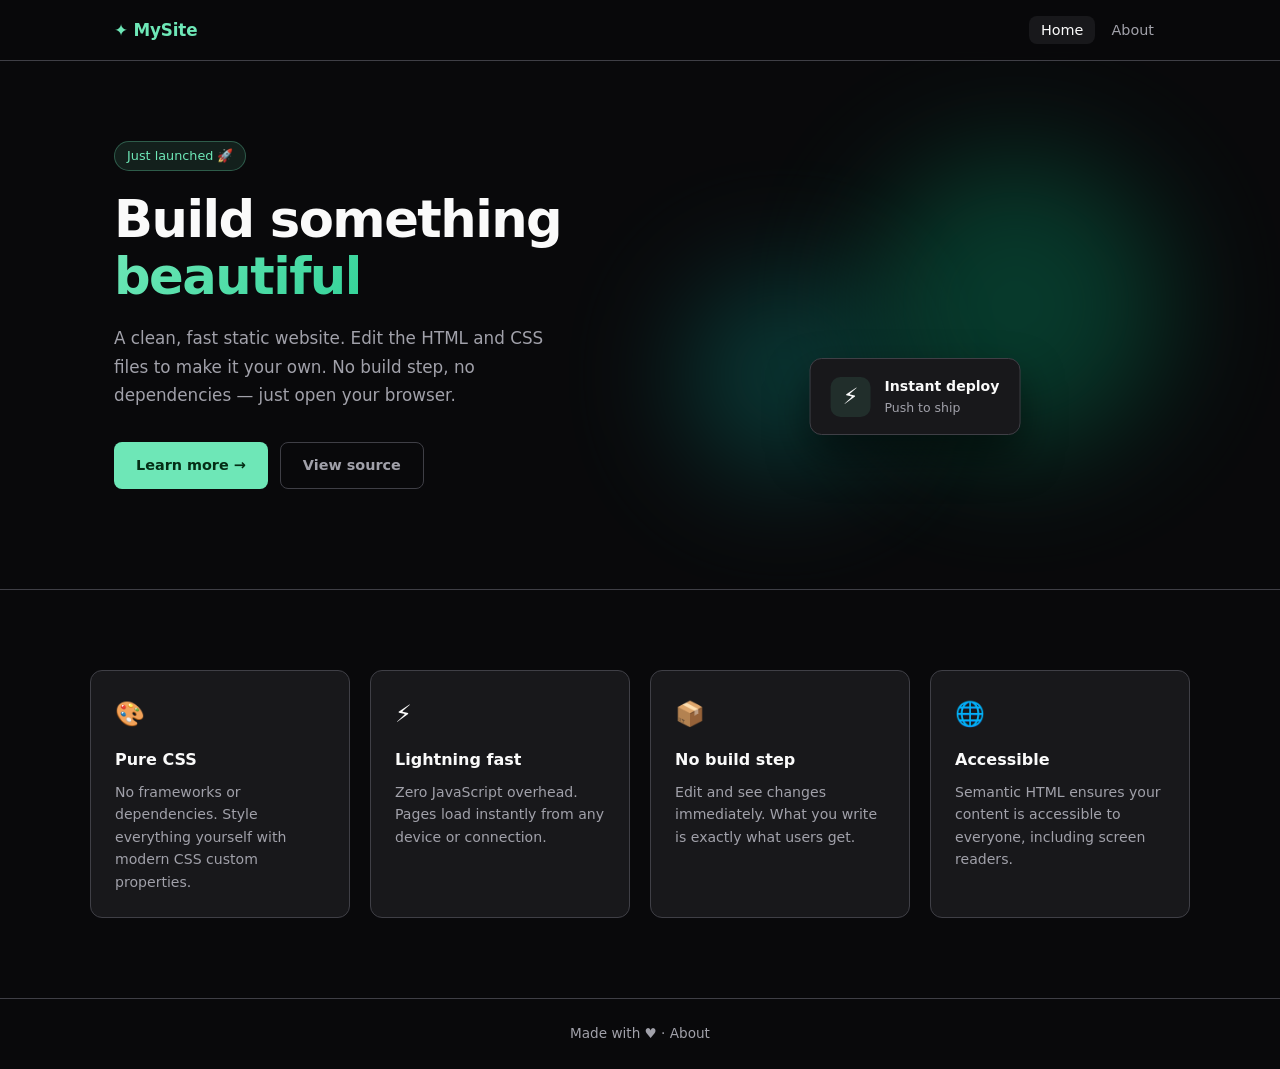
==== index.html @ d717543c "initial commit" ====
<!DOCTYPE html>
<html lang="en">
<head>
  <meta charset="UTF-8">
  <meta name="viewport" content="width=device-width, initial-scale=1.0">
  <title>My Site</title>
  <link rel="stylesheet" href="style.css">
</head>
<body>
  <header class="site-header">
    <nav class="nav">
      <span class="logo">✦ MySite</span>
      <ul class="nav-links">
        <li><a href="index.html" class="active">Home</a></li>
        <li><a href="about.html">About</a></li>
      </ul>
    </nav>
  </header>

  <main>
    <section class="hero">
      <div class="hero-content">
        <div class="badge">Just launched 🚀</div>
        <h1 class="hero-title">Build something<br><span class="highlight">beautiful</span></h1>
        <p class="hero-desc">
          A clean, fast static website. Edit the HTML and CSS files to make it your own.
          No build step, no dependencies — just open your browser.
        </p>
        <div class="hero-actions">
          <a href="about.html" class="btn btn-primary">Learn more →</a>
          <a href="https://github.com" class="btn btn-ghost">View source</a>
        </div>
      </div>
      <div class="hero-visual" aria-hidden="true">
        <div class="blob blob-1"></div>
        <div class="blob blob-2"></div>
        <div class="card-float">
          <div class="card-float-icon">⚡</div>
          <div>
            <div class="card-float-title">Instant deploy</div>
            <div class="card-float-sub">Push to ship</div>
          </div>
        </div>
      </div>
    </section>

    <section class="features">
      <div class="features-grid">
        <article class="feature-card">
          <div class="feature-icon">🎨</div>
          <h3>Pure CSS</h3>
          <p>No frameworks or dependencies. Style everything yourself with modern CSS custom properties.</p>
        </article>
        <article class="feature-card">
          <div class="feature-icon">⚡</div>
          <h3>Lightning fast</h3>
          <p>Zero JavaScript overhead. Pages load instantly from any device or connection.</p>
        </article>
        <article class="feature-card">
          <div class="feature-icon">📦</div>
          <h3>No build step</h3>
          <p>Edit and see changes immediately. What you write is exactly what users get.</p>
        </article>
        <article class="feature-card">
          <div class="feature-icon">🌐</div>
          <h3>Accessible</h3>
          <p>Semantic HTML ensures your content is accessible to everyone, including screen readers.</p>
        </article>
      </div>
    </section>
  </main>

  <footer class="site-footer">
    <p>Made with ♥ · <a href="about.html">About</a></p>
  </footer>
</body>
</html>
---- style.css ----
:root {
  --bg: #09090b;
  --surface: #18181b;
  --surface-2: #27272a;
  --border: #3f3f46;
  --text: #fafafa;
  --text-muted: #a1a1aa;
  --accent: #6ee7b7;
  --accent-dark: #059669;
  --radius: 12px;
  --radius-sm: 8px;
}

*, *::before, *::after { box-sizing: border-box; margin: 0; padding: 0; }

html { scroll-behavior: smooth; }

body {
  font-family: -apple-system, BlinkMacSystemFont, "Segoe UI", system-ui, sans-serif;
  background: var(--bg);
  color: var(--text);
  line-height: 1.6;
  min-height: 100vh;
}

/* ── Navigation ─────────────────────────────────────────────────────────── */

.site-header {
  position: sticky;
  top: 0;
  z-index: 10;
  backdrop-filter: blur(16px);
  background: rgba(9, 9, 11, 0.8);
  border-bottom: 1px solid var(--border);
}

.nav {
  max-width: 1100px;
  margin: 0 auto;
  padding: 0 24px;
  height: 60px;
  display: flex;
  align-items: center;
  justify-content: space-between;
  gap: 24px;
}

.logo {
  font-size: 1.05rem;
  font-weight: 700;
  color: var(--accent);
  letter-spacing: -0.01em;
}

.nav-links {
  display: flex;
  gap: 4px;
  list-style: none;
}

.nav-links a {
  color: var(--text-muted);
  text-decoration: none;
  font-size: 0.9rem;
  padding: 6px 12px;
  border-radius: var(--radius-sm);
  transition: color 0.15s, background 0.15s;
}

.nav-links a:hover,
.nav-links a.active {
  color: var(--text);
  background: var(--surface);
}

/* ── Hero ───────────────────────────────────────────────────────────────── */

.hero {
  max-width: 1100px;
  margin: 0 auto;
  padding: 80px 24px 100px;
  display: grid;
  grid-template-columns: 1fr 1fr;
  gap: 48px;
  align-items: center;
}

@media (max-width: 700px) {
  .hero { grid-template-columns: 1fr; padding: 48px 24px 64px; }
  .hero-visual { display: none; }
}

.badge {
  display: inline-block;
  padding: 4px 12px;
  background: rgba(110, 231, 183, 0.1);
  border: 1px solid rgba(110, 231, 183, 0.3);
  border-radius: 999px;
  font-size: 0.8rem;
  color: var(--accent);
  margin-bottom: 20px;
}

.hero-title {
  font-size: clamp(2.2rem, 5vw, 3.2rem);
  font-weight: 800;
  line-height: 1.1;
  letter-spacing: -0.03em;
  margin-bottom: 20px;
}

.highlight {
  background: linear-gradient(135deg, var(--accent), #34d399);
  -webkit-background-clip: text;
  -webkit-text-fill-color: transparent;
  background-clip: text;
}

.hero-desc {
  font-size: 1.05rem;
  color: var(--text-muted);
  line-height: 1.7;
  margin-bottom: 32px;
  max-width: 440px;
}

.hero-actions {
  display: flex;
  gap: 12px;
  flex-wrap: wrap;
}

.btn {
  display: inline-flex;
  align-items: center;
  padding: 11px 22px;
  border-radius: var(--radius-sm);
  font-size: 0.9rem;
  font-weight: 600;
  text-decoration: none;
  transition: all 0.15s;
  white-space: nowrap;
}

.btn-primary {
  background: var(--accent);
  color: #052e16;
}
.btn-primary:hover { background: #34d399; }

.btn-ghost {
  color: var(--text-muted);
  border: 1px solid var(--border);
}
.btn-ghost:hover { color: var(--text); border-color: var(--text-muted); background: var(--surface); }

/* ── Hero visual ────────────────────────────────────────────────────────── */

.hero-visual {
  position: relative;
  height: 320px;
}

.blob {
  position: absolute;
  border-radius: 50%;
  filter: blur(60px);
  opacity: 0.35;
}
.blob-1 {
  width: 300px; height: 300px;
  background: #059669;
  top: 0; right: 0;
}
.blob-2 {
  width: 200px; height: 200px;
  background: #0d9488;
  bottom: 0; left: 20px;
}

.card-float {
  position: absolute;
  bottom: 40px;
  left: 50%;
  transform: translateX(-50%);
  background: var(--surface);
  border: 1px solid var(--border);
  border-radius: var(--radius);
  padding: 16px 20px;
  display: flex;
  align-items: center;
  gap: 14px;
  min-width: 200px;
  box-shadow: 0 20px 40px rgba(0,0,0,0.5);
  animation: float 3s ease-in-out infinite;
}

@keyframes float {
  0%, 100% { transform: translateX(-50%) translateY(0); }
  50% { transform: translateX(-50%) translateY(-8px); }
}

.card-float-icon {
  font-size: 1.4rem;
  width: 40px; height: 40px;
  background: rgba(110, 231, 183, 0.1);
  border-radius: 10px;
  display: flex;
  align-items: center;
  justify-content: center;
}

.card-float-title { font-size: 0.88rem; font-weight: 600; }
.card-float-sub   { font-size: 0.78rem; color: var(--text-muted); }

/* ── Features ───────────────────────────────────────────────────────────── */

.features {
  border-top: 1px solid var(--border);
  padding: 80px 24px;
}

.features-grid {
  max-width: 1100px;
  margin: 0 auto;
  display: grid;
  grid-template-columns: repeat(auto-fit, minmax(220px, 1fr));
  gap: 20px;
}

.feature-card {
  background: var(--surface);
  border: 1px solid var(--border);
  border-radius: var(--radius);
  padding: 24px;
  transition: border-color 0.15s, transform 0.15s;
}

.feature-card:hover {
  border-color: var(--text-muted);
  transform: translateY(-2px);
}

.feature-icon {
  font-size: 1.5rem;
  margin-bottom: 14px;
}

.feature-card h3 {
  font-size: 1rem;
  font-weight: 600;
  margin-bottom: 8px;
}

.feature-card p {
  font-size: 0.88rem;
  color: var(--text-muted);
  line-height: 1.6;
}

/* ── Footer ─────────────────────────────────────────────────────────────── */

.site-footer {
  border-top: 1px solid var(--border);
  padding: 24px;
  text-align: center;
  font-size: 0.85rem;
  color: var(--text-muted);
}

.site-footer a {
  color: var(--text-muted);
  text-decoration: none;
}
.site-footer a:hover { color: var(--text); }
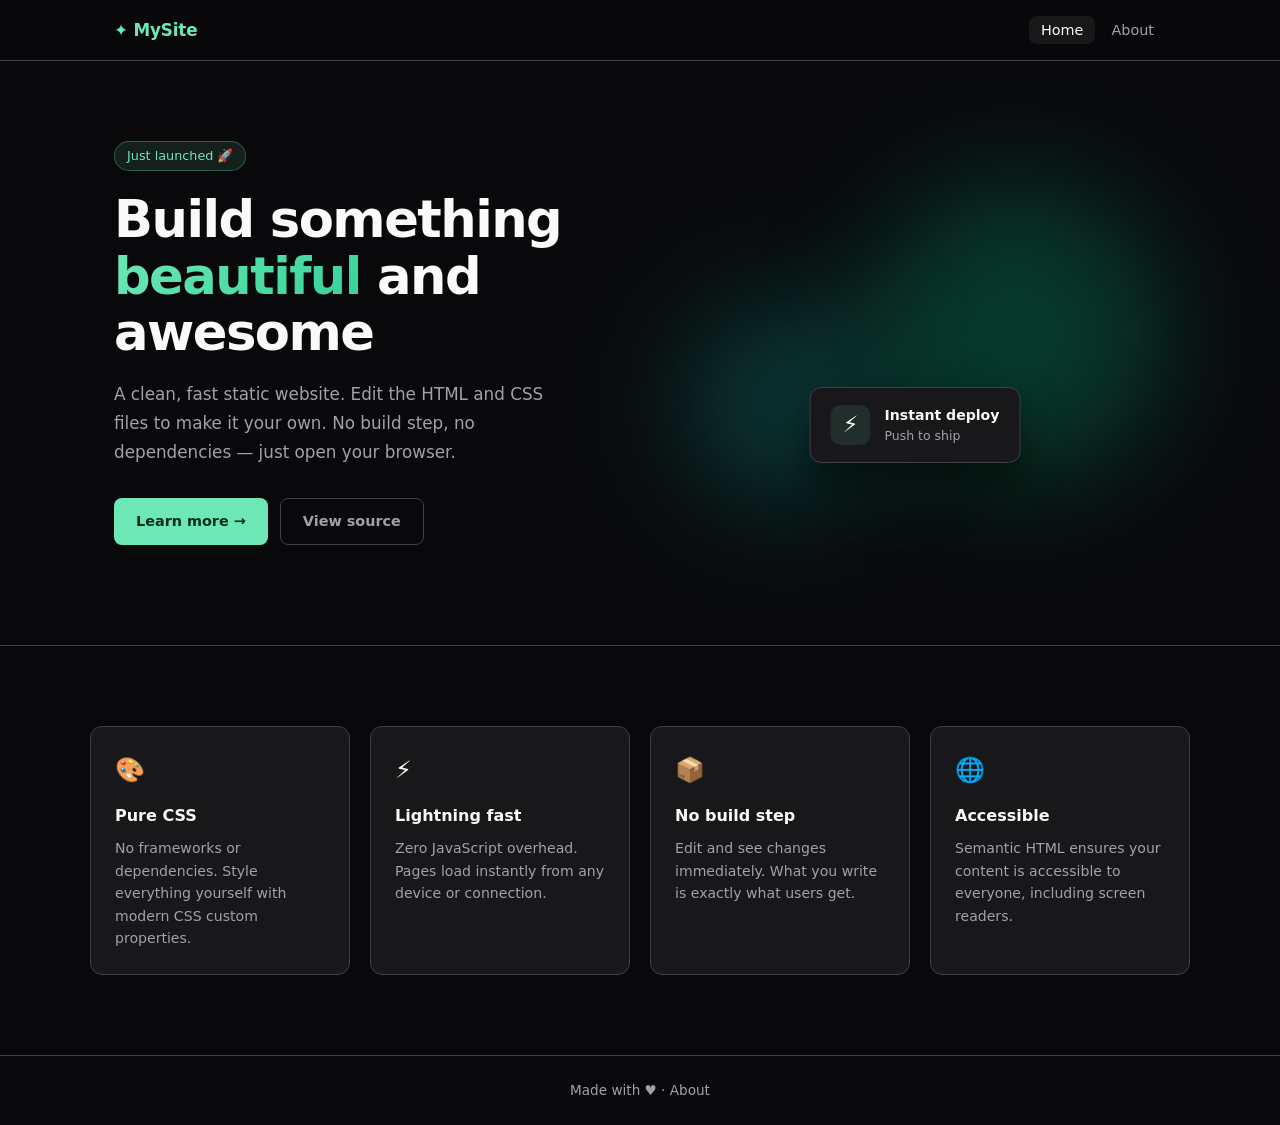
==== commit b774fa85: "Update hero title to include 'and awesome'" ====
--- a/index.html
+++ b/index.html
@@ -21,7 +21,7 @@
     <section class="hero">
       <div class="hero-content">
         <div class="badge">Just launched 🚀</div>
-        <h1 class="hero-title">Build something<br><span class="highlight">beautiful</span></h1>
+        <h1 class="hero-title">Build something<br><span class="highlight">beautiful</span> and awesome</h1>
         <p class="hero-desc">
           A clean, fast static website. Edit the HTML and CSS files to make it your own.
           No build step, no dependencies — just open your browser.
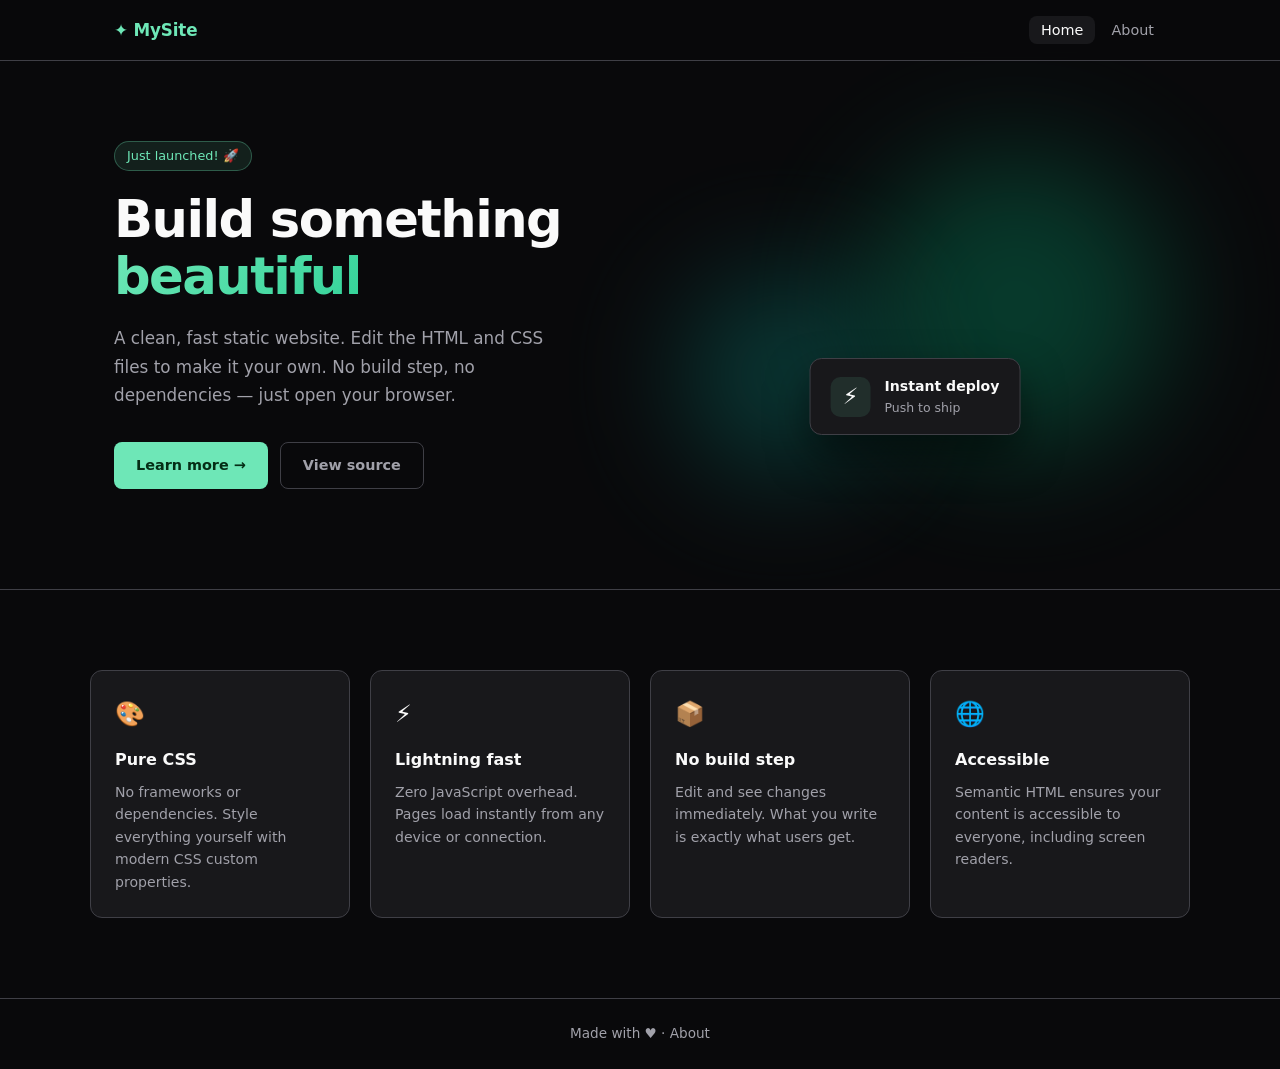
==== commit a53b34f2: "header fix" ====
--- a/index.html
+++ b/index.html
@@ -20,8 +20,8 @@
   <main>
     <section class="hero">
       <div class="hero-content">
-        <div class="badge">Just launched 🚀</div>
-        <h1 class="hero-title">Build something<br><span class="highlight">beautiful</span> and awesome</h1>
+        <div class="badge">Just launched! 🚀</div>
+        <h1 class="hero-title">Build something<br><span class="highlight">beautiful</span></h1>
         <p class="hero-desc">
           A clean, fast static website. Edit the HTML and CSS files to make it your own.
           No build step, no dependencies — just open your browser.
